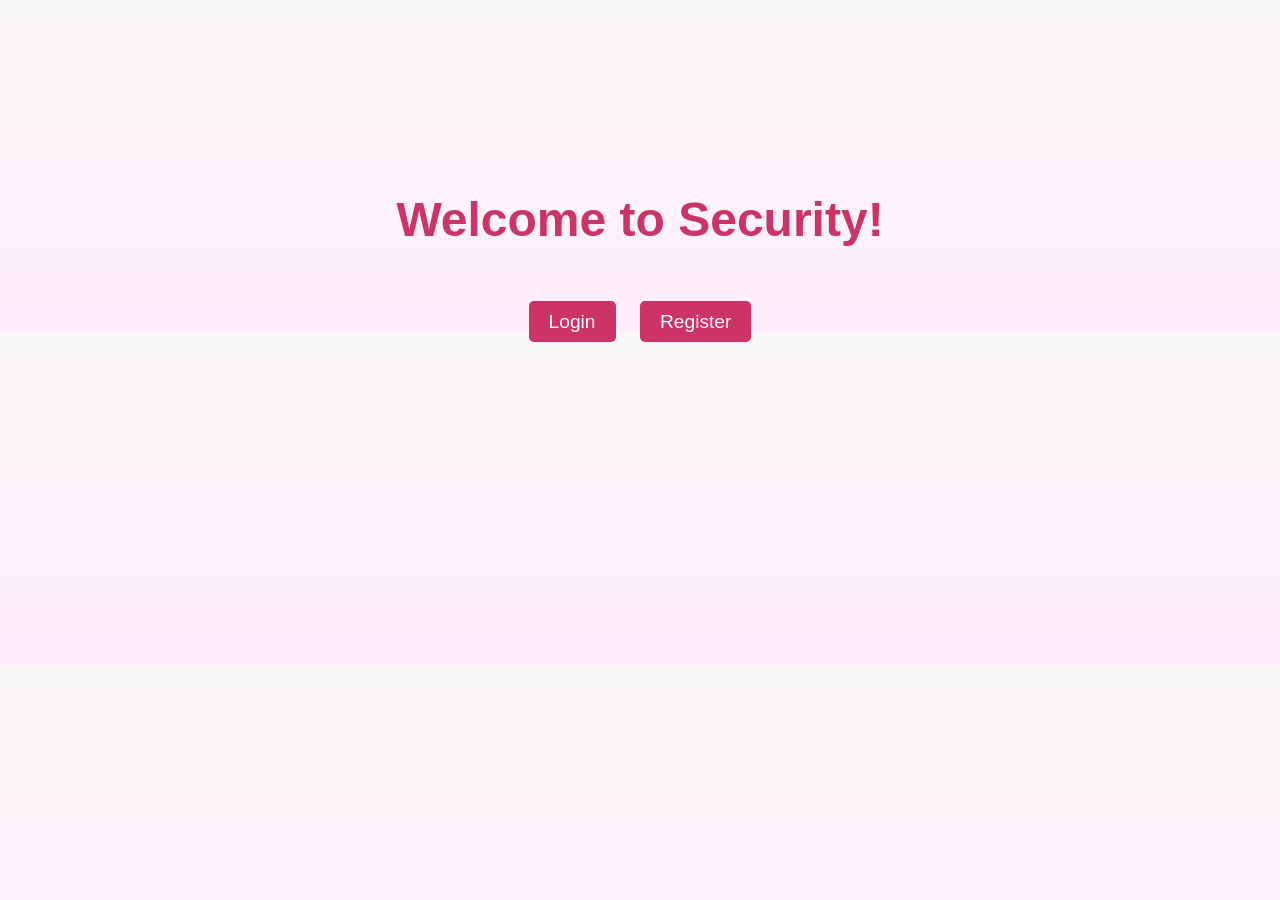
==== auth-service/src/main/resources/templates/Index.html @ 46a75a38 "Architecture update, integration and base modules finalised" ====
<!DOCTYPE html>
<html xmlns:th="http://www.thymeleaf.org">
<head>
    <title>Welcome Page</title>
    <meta charset="UTF-8">
    <style>
        body {
            margin: 0;
            padding: 0;
            overflow: hidden;
            background: linear-gradient(#f9f7f6, #ffeefc);
            font-family: 'Segoe UI', sans-serif;
        }

        h1 {
            text-align: center;
            color: #cc3366;
            margin-top: 15%;
            font-size: 3rem;
            z-index: 1;
            position: relative;
        }

        .petal {
            position: absolute;
            width: 25px;
            height: 25px;
            background-image: url('https://cdn-icons-png.flaticon.com/512/765/765013.png');
            background-size: cover;
            animation: fall linear infinite;
            z-index: 0;
        }

        @keyframes fall {
            0% {
                transform: translateY(-100px) rotate(0deg);
                opacity: 1;
            }
            100% {
                transform: translateY(110vh) rotate(360deg);
                opacity: 0;
            }
        }

        .buttons-container {
            text-align: center;
            margin-top: 5%;
        }

        .button {
            padding: 10px 20px;
            font-size: 1.2rem;
            cursor: pointer;
            background-color: #cc3366;
            color: white;
            border: none;
            border-radius: 5px;
            margin: 10px;
            transition: background-color 0.3s;
        }

        .button:hover {
            background-color: #ff6699;
        }
    </style>
</head>
<body>

<h1>Welcome to Security!</h1>

<!-- Buttons for login and register -->
<div class="buttons-container">
    <a th:href="${loginLink}" class="button">Login</a>
    <a th:href="${registerLink}" class="button">Register</a>
</div>

<script>
    const numPetals = 25;

    for (let i = 0; i < numPetals; i++) {
        const petal = document.createElement('div');
        petal.className = 'petal';
        petal.style.left = `${Math.random() * 100}vw`;
        petal.style.animationDuration = `${5 + Math.random() * 5}s`;
        petal.style.animationDelay = `${Math.random() * 5}s`;
        document.body.appendChild(petal);
    }
</script>

</body>
</html>
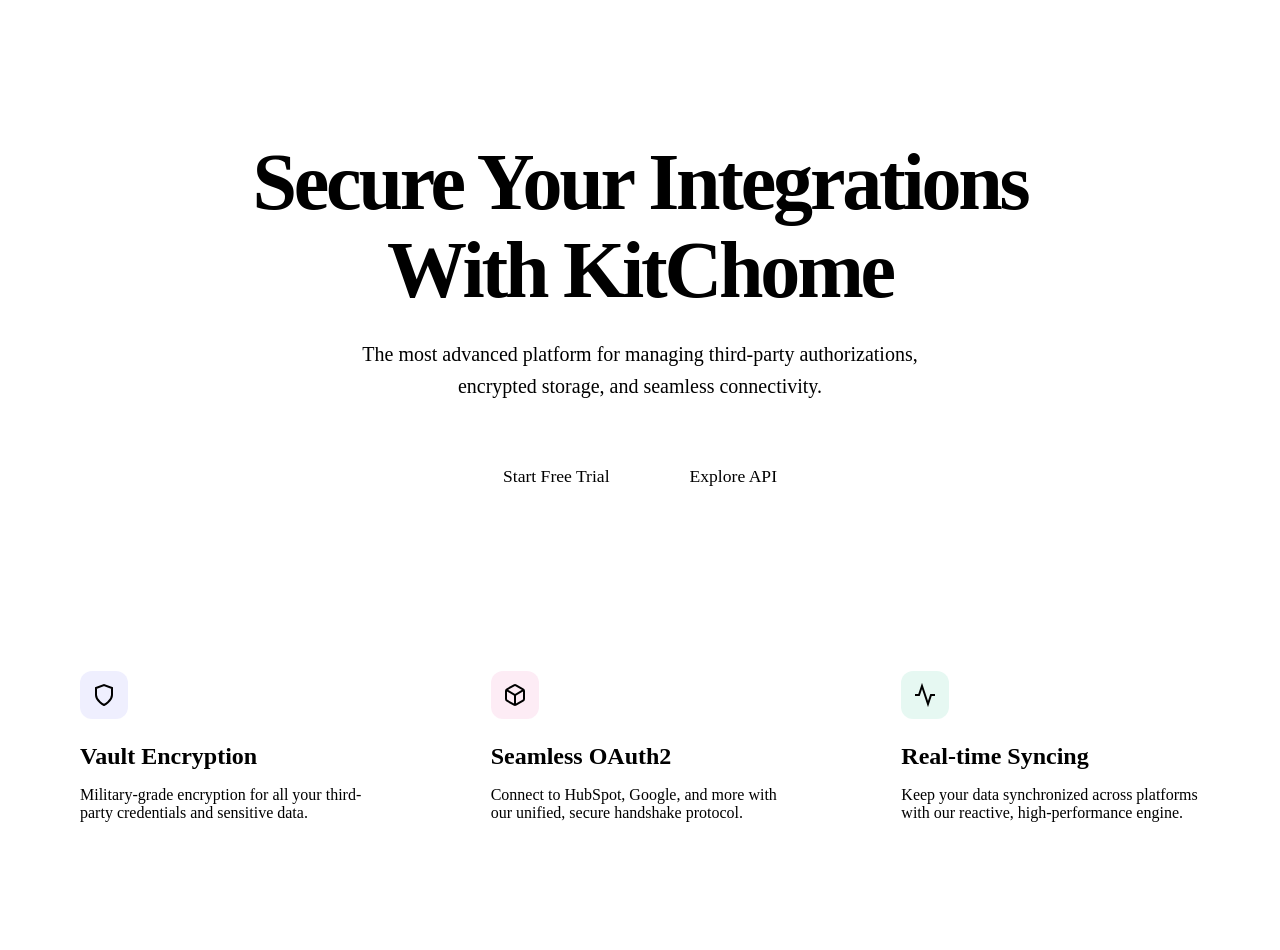
==== commit 16077f2a: "feat: Implement a redesigned dashboard UI with integration management features and new styling, alon" ====
--- a/auth-service/src/main/resources/templates/Index.html
+++ b/auth-service/src/main/resources/templates/Index.html
@@ -1,91 +1,57 @@
 <!DOCTYPE html>
 <html xmlns:th="http://www.thymeleaf.org">
-<head>
-    <title>Welcome Page</title>
-    <meta charset="UTF-8">
-    <style>
-        body {
-            margin: 0;
-            padding: 0;
-            overflow: hidden;
-            background: linear-gradient(#f9f7f6, #ffeefc);
-            font-family: 'Segoe UI', sans-serif;
-        }
+<head th:replace="~{fragments :: head('Welcome')}"></head>
+<body>
+    <nav th:replace="~{fragments :: navbar}"></nav>
 
-        h1 {
-            text-align: center;
-            color: #cc3366;
-            margin-top: 15%;
-            font-size: 3rem;
-            z-index: 1;
-            position: relative;
-        }
+    <main style="max-width: 1200px; margin: 0 auto; padding: 4rem 2rem; text-align: center;">
+        <!-- Hero Section -->
+        <section class="animate-slide-up">
+            <h1 style="font-size: clamp(3rem, 8vw, 5rem); font-weight: 800; line-height: 1.1; margin-bottom: 1.5rem; letter-spacing: -0.04em;">
+                Secure Your <span class="text-gradient">Integrations</span> <br>
+                With KitChome
+            </h1>
+            <p style="font-size: 1.25rem; color: var(--text-muted); max-width: 600px; margin: 0 auto 3rem; line-height: 1.6;">
+                The most advanced platform for managing third-party authorizations, encrypted storage, and seamless connectivity.
+            </p>
+            <div style="display: flex; gap: 1rem; justify-content: center;">
+                <a th:href="${registerLink}" class="btn btn-primary" style="padding: 1rem 2rem; font-size: 1.1rem;">Start Free Trial</a>
+                <a th:href="${loginLink}" class="btn btn-outline" style="padding: 1rem 2rem; font-size: 1.1rem;">Explore API</a>
+            </div>
+        </section>
 
-        .petal {
-            position: absolute;
-            width: 25px;
-            height: 25px;
-            background-image: url('https://cdn-icons-png.flaticon.com/512/765/765013.png');
-            background-size: cover;
-            animation: fall linear infinite;
-            z-index: 0;
-        }
+        <!-- Feature Grid -->
+        <section style="margin-top: 8rem; display: grid; grid-template-columns: repeat(auto-fit, minmax(300px, 1fr)); gap: 2rem;" class="animate-slide-up">
+            <div class="glass" style="padding: 2.5rem; border-radius: 24px; text-align: left; transition: transform 0.3s cubic-bezier(0.4, 0, 0.2, 1); cursor: default;">
+                <div style="width: 48px; height: 48px; background: rgba(99, 102, 241, 0.1); border-radius: 12px; display: flex; align-items: center; justify-content: center; margin-bottom: 1.5rem; color: var(--primary-light);">
+                    <svg width="24" height="24" viewBox="0 0 24 24" fill="none" stroke="currentColor" stroke-width="2"><path d="M12 22s8-4 8-10V5l-8-3-8 3v7c0 6 8 10 8 10z"/></svg>
+                </div>
+                <h3 style="font-size: 1.5rem; margin-bottom: 1rem;">Vault Encryption</h3>
+                <p style="color: var(--text-muted);">Military-grade encryption for all your third-party credentials and sensitive data.</p>
+            </div>
 
-        @keyframes fall {
-            0% {
-                transform: translateY(-100px) rotate(0deg);
-                opacity: 1;
-            }
-            100% {
-                transform: translateY(110vh) rotate(360deg);
-                opacity: 0;
-            }
-        }
+            <div class="glass" style="padding: 2.5rem; border-radius: 24px; text-align: left; transition: transform 0.3s cubic-bezier(0.4, 0, 0.2, 1); cursor: default;">
+                <div style="width: 48px; height: 48px; background: rgba(236, 72, 153, 0.1); border-radius: 12px; display: flex; align-items: center; justify-content: center; margin-bottom: 1.5rem; color: var(--secondary-light);">
+                    <svg width="24" height="24" viewBox="0 0 24 24" fill="none" stroke="currentColor" stroke-width="2"><path d="M21 16V8a2 2 0 0 0-1-1.73l-7-4a2 2 0 0 0-2 0l-7 4A2 2 0 0 0 3 8v8a2 2 0 0 0 1 1.73l7 4a2 2 0 0 0 2 0l7-4A2 2 0 0 0 21 16z"></path><polyline points="3.27 6.96 12 12.01 20.73 6.96"></polyline><line x1="12" y1="22.08" x2="12" y2="12"></line></svg>
+                </div>
+                <h3 style="font-size: 1.5rem; margin-bottom: 1rem;">Seamless OAuth2</h3>
+                <p style="color: var(--text-muted);">Connect to HubSpot, Google, and more with our unified, secure handshake protocol.</p>
+            </div>
 
-        .buttons-container {
-            text-align: center;
-            margin-top: 5%;
-        }
+            <div class="glass" style="padding: 2.5rem; border-radius: 24px; text-align: left; transition: transform 0.3s cubic-bezier(0.4, 0, 0.2, 1); cursor: default;">
+                <div style="width: 48px; height: 48px; background: rgba(16, 185, 129, 0.1); border-radius: 12px; display: flex; align-items: center; justify-content: center; margin-bottom: 1.5rem; color: var(--success);">
+                    <svg width="24" height="24" viewBox="0 0 24 24" fill="none" stroke="currentColor" stroke-width="2"><polyline points="22 12 18 12 15 21 9 3 6 12 2 12"></polyline></svg>
+                </div>
+                <h3 style="font-size: 1.5rem; margin-bottom: 1rem;">Real-time Syncing</h3>
+                <p style="color: var(--text-muted);">Keep your data synchronized across platforms with our reactive, high-performance engine.</p>
+            </div>
+        </section>
 
-        .button {
-            padding: 10px 20px;
-            font-size: 1.2rem;
-            cursor: pointer;
-            background-color: #cc3366;
-            color: white;
-            border: none;
-            border-radius: 5px;
-            margin: 10px;
-            transition: background-color 0.3s;
-        }
+        <!-- Decorative Floating Shapes -->
+        <div style="position: absolute; top: 10%; left: 5%; width: 300px; height: 300px; background: var(--primary); filter: blur(150px); opacity: 0.15; z-index: -1;"></div>
+        <div style="position: absolute; bottom: 10%; right: 5%; width: 400px; height: 400px; background: var(--secondary); filter: blur(150px); opacity: 0.15; z-index: -1;"></div>
+    </main>
 
-        .button:hover {
-            background-color: #ff6699;
-        }
-    </style>
-</head>
-<body>
-
-<h1>Welcome to Security!</h1>
-
-<!-- Buttons for login and register -->
-<div class="buttons-container">
-    <a th:href="${loginLink}" class="button">Login</a>
-    <a th:href="${registerLink}" class="button">Register</a>
-</div>
-
-<script>
-    const numPetals = 25;
-
-    for (let i = 0; i < numPetals; i++) {
-        const petal = document.createElement('div');
-        petal.className = 'petal';
-        petal.style.left = `${Math.random() * 100}vw`;
-        petal.style.animationDuration = `${5 + Math.random() * 5}s`;
-        petal.style.animationDelay = `${Math.random() * 5}s`;
-        document.body.appendChild(petal);
-    }
-</script>
-
+    <footer th:replace="~{fragments :: footer}"></footer>
 </body>
 </html>
